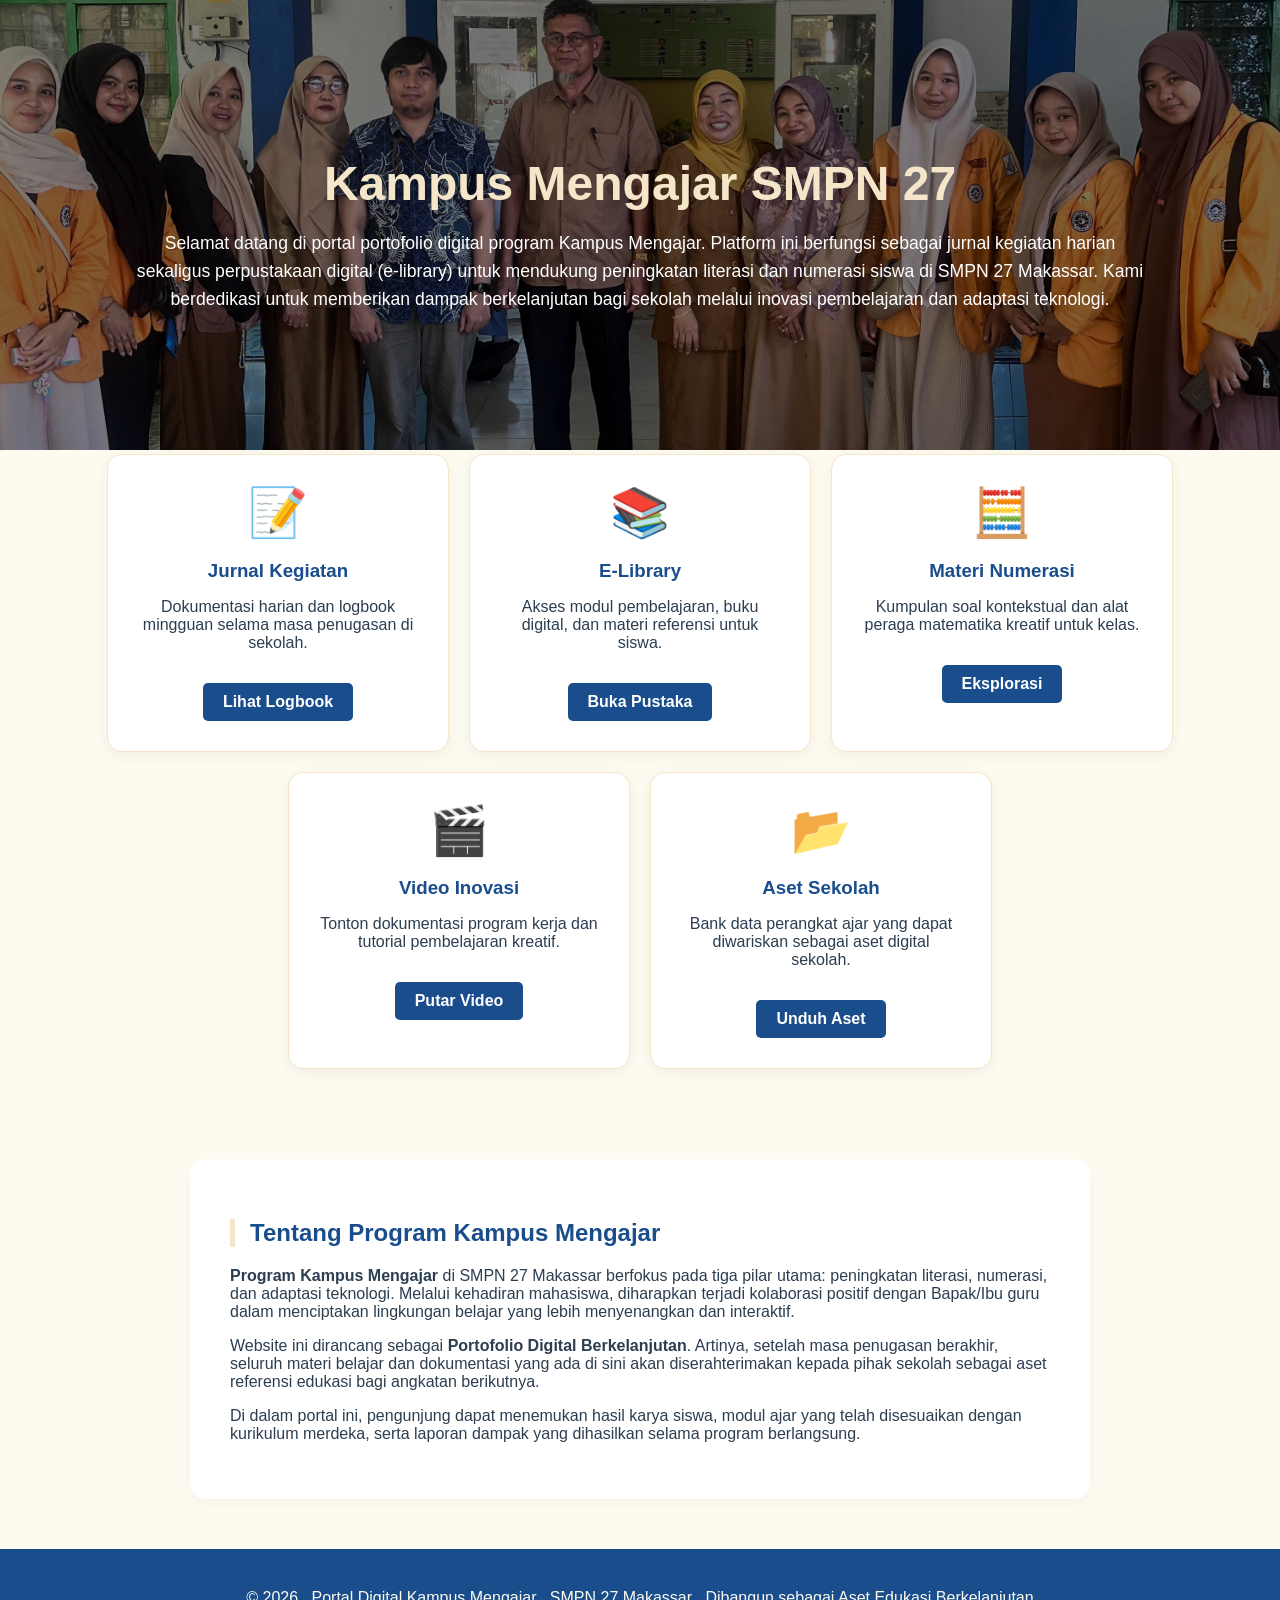
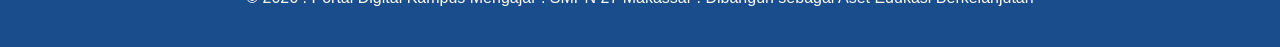
==== index.html @ d0038aa4 "update perubahan" ====
<!DOCTYPE html>
<html lang="id">
<head>
    <meta charset="UTF-8">
    <meta name="viewport" content="width=device-width, initial-scale=1">
    <title>PORTAL KAMPUS MENGAJAR - SMPN 27 Makassar</title>
    <link rel="stylesheet" href="styles/index.css" />
</head>
<body>
    <header>
        <img src="images/sampul.jpg" alt="Kegiatan Kampus Mengajar di SMPN 27 Makassar"/>
        <div class="hero">
            <h1 class="title">Kampus Mengajar SMPN 27</h1>
            <p class="lead">
                Selamat datang di portal portofolio digital program Kampus Mengajar. Platform ini berfungsi sebagai jurnal kegiatan harian sekaligus perpustakaan digital (e-library) untuk mendukung peningkatan literasi dan numerasi siswa di SMPN 27 Makassar. Kami berdedikasi untuk memberikan dampak berkelanjutan bagi sekolah melalui inovasi pembelajaran dan adaptasi teknologi.
            </p>
        </div>
    </header>

    <section class="cta-section">
        <div class="cta-container">
            <article class="cta-card">
                <span class="cta-icon" aria-hidden="true">📝</span>
                <h3>Jurnal Kegiatan</h3>
                <p>Dokumentasi harian dan logbook mingguan selama masa penugasan di sekolah.</p>
                <a class="cta-button" href="jurnal.html">Lihat Logbook</a>
            </article>

            <article class="cta-card">
                <span class="cta-icon" aria-hidden="true">📚</span>
                <h3>E-Library</h3>
                <p>Akses modul pembelajaran, buku digital, dan materi referensi untuk siswa.</p>
                <a class="cta-button" href="library.html">Buka Pustaka</a>
            </article>

            <article class="cta-card">
                <span class="cta-icon" aria-hidden="true">🧮</span>
                <h3>Materi Numerasi</h3>
                <p>Kumpulan soal kontekstual dan alat peraga matematika kreatif untuk kelas.</p>
                <a class="cta-button" href="numerasi.html">Eksplorasi</a>
            </article>

            <article class="cta-card">
                <span class="cta-icon" aria-hidden="true">🎬</span>
                <h3>Video Inovasi</h3>
                <p>Tonton dokumentasi program kerja dan tutorial pembelajaran kreatif.</p>
                <a class="cta-button" href="video.html">Putar Video</a>
            </article>

            <article class="cta-card">
                <span class="cta-icon" aria-hidden="true">📂</span>
                <h3>Aset Sekolah</h3>
                <p>Bank data perangkat ajar yang dapat diwariskan sebagai aset digital sekolah.</p>
                <a class="cta-button" href="aset.html">Unduh Aset</a>
            </article>
        </div>
    </section>

    <main>
        <section class="card">
            <h2>Tentang Program Kampus Mengajar</h2>
            <p>
                <strong>Program Kampus Mengajar</strong> di SMPN 27 Makassar berfokus pada tiga pilar utama: peningkatan literasi, numerasi, dan adaptasi teknologi. Melalui kehadiran mahasiswa, diharapkan terjadi kolaborasi positif dengan Bapak/Ibu guru dalam menciptakan lingkungan belajar yang lebih menyenangkan dan interaktif.
            </p>
            <p>
                Website ini dirancang sebagai <strong>Portofolio Digital Berkelanjutan</strong>. Artinya, setelah masa penugasan berakhir, seluruh materi belajar dan dokumentasi yang ada di sini akan diserahterimakan kepada pihak sekolah sebagai aset referensi edukasi bagi angkatan berikutnya.
            </p>
            <p>
                Di dalam portal ini, pengunjung dapat menemukan hasil karya siswa, modul ajar yang telah disesuaikan dengan kurikulum merdeka, serta laporan dampak yang dihasilkan selama program berlangsung.
            </p>
        </section>
    </main>

    <footer>
        © 2026 . Portal Digital Kampus Mengajar . SMPN 27 Makassar . Dibangun sebagai Aset Edukasi Berkelanjutan
    </footer>
</body>
</html>
---- styles/index.css ----
:root {
    --primary-blue: #1a4d8c;
    --secondary-blue: #4a90e2;
    --soft-cream: #fdfaf0;
    --warm-cream: #f5e6ca;
    --text-dark: #2c3e50;
    --white: #ffffff;
}

body {
    font-family: 'Segoe UI', Roboto, sans-serif;
    background-color: var(--soft-cream);
    color: var(--text-dark);
    margin: 0;
    padding: 0;
}

header {
    position: relative;
    text-align: center;
    color: white;
}

header img {
    width: 100%;
    height: 450px;
    object-fit: cover;
    filter: brightness(50%);
}

.hero {
    position: absolute;
    top: 50%;
    left: 50%;
    transform: translate(-50%, -50%);
    width: 80%;
}

.title {
    font-size: 3rem;
    color: var(--warm-cream);
    margin-bottom: 1rem;
}

.lead {
    font-size: 1.1rem;
    line-height: 1.6;
}

.cta-section {
    padding: 50px 20px;
    margin-top: -50px;
    position: relative;
    z-index: 10;
}

.cta-container {
    display: flex;
    flex-wrap: wrap;
    justify-content: center;
    gap: 20px;
}

.cta-card {
    background: var(--white);
    border: 1px solid var(--warm-cream);
    border-radius: 15px;
    padding: 30px;
    width: 280px;
    text-align: center;
    box-shadow: 0 4px 15px rgba(0,0,0,0.05);
    transition: transform 0.3s;
}

.cta-card:hover {
    transform: translateY(-10px);
    border-color: var(--primary-blue);
}

.cta-icon {
    font-size: 3rem;
    display: block;
    margin-bottom: 15px;
}

.cta-card h3 {
    color: var(--primary-blue);
    margin-bottom: 10px;
}

.cta-button {
    display: inline-block;
    margin-top: 15px;
    padding: 10px 20px;
    background-color: var(--primary-blue);
    color: white;
    text-decoration: none;
    border-radius: 5px;
    font-weight: bold;
    transition: background 0.3s;
}

.cta-button:hover {
    background-color: var(--secondary-blue);
}

main {
    max-width: 900px;
    margin: 40px auto;
    padding: 0 20px;
}

.card {
    background: white;
    padding: 40px;
    border-radius: 15px;
    box-shadow: 0 4px 10px rgba(0,0,0,0.03);
}

.card h2 {
    color: var(--primary-blue);
    border-left: 5px solid var(--warm-cream);
    padding-left: 15px;
    margin-bottom: 20px;
}

footer {
    text-align: center;
    padding: 40px;
    background: var(--primary-blue);
    color: var(--soft-cream);
    margin-top: 50px;
}

@media (max-width: 768px) {
    .title { font-size: 2rem; }
    header img { height: 350px; }
}
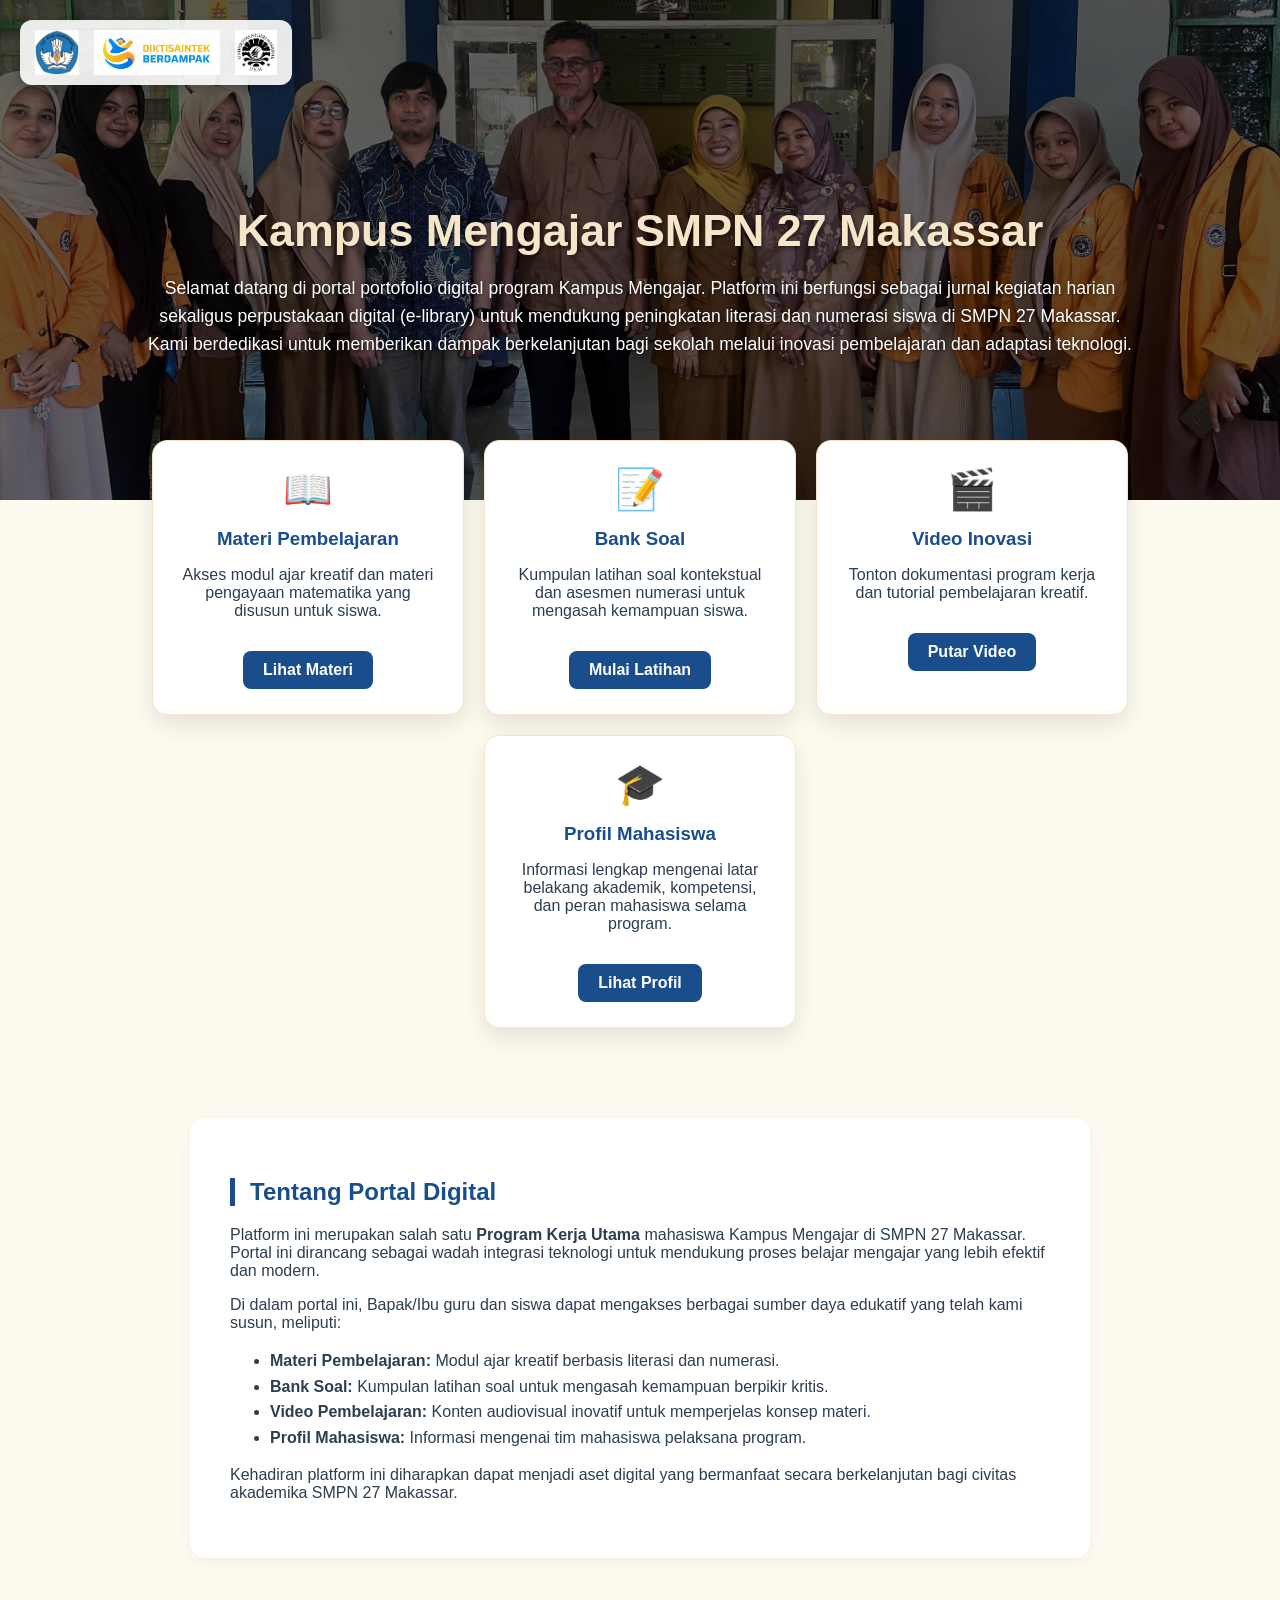
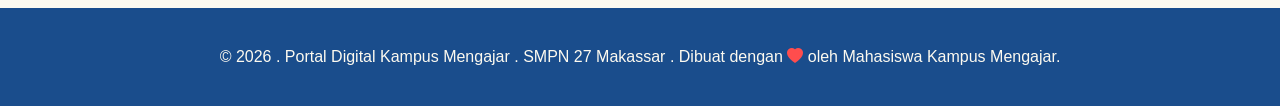
==== commit 0452f8fa: "update perubahan" ====
--- a/index.html
+++ b/index.html
@@ -5,12 +5,20 @@
     <meta name="viewport" content="width=device-width, initial-scale=1">
     <title>PORTAL KAMPUS MENGAJAR - SMPN 27 Makassar</title>
     <link rel="stylesheet" href="styles/index.css" />
+    <link rel="stylesheet" href="https://cdn.jsdelivr.net/npm/bootstrap-icons@1.11.0/font/bootstrap-icons.css">
 </head>
 <body>
-    <header>
-        <img src="images/sampul.jpg" alt="Kegiatan Kampus Mengajar di SMPN 27 Makassar"/>
+    <header class="main-header">
+        <div class="logo-container">
+            <img src="images/logo_tutwuri.jpg" alt="Logo Tut Wuri Handayani" class="logo-dikbud">
+            <img src="images/logo_km.jpg" alt="Logo Kampus Mengajar" class="logo-km">
+            <img src="images/logo_UNM.jpg" alt="Logo Universitas" class="logo-univ">
+        </div>
+
+        <img src="images/sampul.jpg" alt="Kegiatan Kampus Mengajar di SMPN 27 Makassar" class="main-hero-img"/>
+        
         <div class="hero">
-            <h1 class="title">Kampus Mengajar SMPN 27</h1>
+            <h1 class="title">Kampus Mengajar SMPN 27 Makassar</h1>
             <p class="lead">
                 Selamat datang di portal portofolio digital program Kampus Mengajar. Platform ini berfungsi sebagai jurnal kegiatan harian sekaligus perpustakaan digital (e-library) untuk mendukung peningkatan literasi dan numerasi siswa di SMPN 27 Makassar. Kami berdedikasi untuk memberikan dampak berkelanjutan bagi sekolah melalui inovasi pembelajaran dan adaptasi teknologi.
             </p>
@@ -20,24 +28,17 @@
     <section class="cta-section">
         <div class="cta-container">
             <article class="cta-card">
-                <span class="cta-icon" aria-hidden="true">📝</span>
-                <h3>Jurnal Kegiatan</h3>
-                <p>Dokumentasi harian dan logbook mingguan selama masa penugasan di sekolah.</p>
-                <a class="cta-button" href="jurnal.html">Lihat Logbook</a>
+                <span class="cta-icon" aria-hidden="true">📖</span>
+                <h3>Materi Pembelajaran</h3>
+                <p>Akses modul ajar kreatif dan materi pengayaan matematika yang disusun untuk siswa.</p>
+                <a class="cta-button" href="materi.html">Lihat Materi</a>
             </article>
 
             <article class="cta-card">
-                <span class="cta-icon" aria-hidden="true">📚</span>
-                <h3>E-Library</h3>
-                <p>Akses modul pembelajaran, buku digital, dan materi referensi untuk siswa.</p>
-                <a class="cta-button" href="library.html">Buka Pustaka</a>
-            </article>
-
-            <article class="cta-card">
-                <span class="cta-icon" aria-hidden="true">🧮</span>
-                <h3>Materi Numerasi</h3>
-                <p>Kumpulan soal kontekstual dan alat peraga matematika kreatif untuk kelas.</p>
-                <a class="cta-button" href="numerasi.html">Eksplorasi</a>
+                <span class="cta-icon" aria-hidden="true">📝</span>
+                <h3>Bank Soal</h3>
+                <p>Kumpulan latihan soal kontekstual dan asesmen numerasi untuk mengasah kemampuan siswa.</p>
+                <a class="cta-button" href="banksoal.html">Mulai Latihan</a>
             </article>
 
             <article class="cta-card">
@@ -48,31 +49,39 @@
             </article>
 
             <article class="cta-card">
-                <span class="cta-icon" aria-hidden="true">📂</span>
-                <h3>Aset Sekolah</h3>
-                <p>Bank data perangkat ajar yang dapat diwariskan sebagai aset digital sekolah.</p>
-                <a class="cta-button" href="aset.html">Unduh Aset</a>
+                <span class="cta-icon" aria-hidden="true">🎓</span>
+                <h3>Profil Mahasiswa</h3>
+                <p>Informasi lengkap mengenai latar belakang akademik, kompetensi, dan peran mahasiswa selama program.</p>
+                <a class="cta-button" href="profil.html">Lihat Profil</a>
             </article>
         </div>
     </section>
 
     <main>
         <section class="card">
-            <h2>Tentang Program Kampus Mengajar</h2>
-            <p>
-                <strong>Program Kampus Mengajar</strong> di SMPN 27 Makassar berfokus pada tiga pilar utama: peningkatan literasi, numerasi, dan adaptasi teknologi. Melalui kehadiran mahasiswa, diharapkan terjadi kolaborasi positif dengan Bapak/Ibu guru dalam menciptakan lingkungan belajar yang lebih menyenangkan dan interaktif.
-            </p>
-            <p>
-                Website ini dirancang sebagai <strong>Portofolio Digital Berkelanjutan</strong>. Artinya, setelah masa penugasan berakhir, seluruh materi belajar dan dokumentasi yang ada di sini akan diserahterimakan kepada pihak sekolah sebagai aset referensi edukasi bagi angkatan berikutnya.
-            </p>
-            <p>
-                Di dalam portal ini, pengunjung dapat menemukan hasil karya siswa, modul ajar yang telah disesuaikan dengan kurikulum merdeka, serta laporan dampak yang dihasilkan selama program berlangsung.
-            </p>
+            <h2>Tentang Portal Digital</h2>
+        <p>
+            Platform ini merupakan salah satu <strong>Program Kerja Utama</strong> mahasiswa Kampus Mengajar di SMPN 27 Makassar. Portal ini dirancang sebagai wadah integrasi teknologi untuk mendukung proses belajar mengajar yang lebih efektif dan modern.
+        </p>
+        <p>
+            Di dalam portal ini, Bapak/Ibu guru dan siswa dapat mengakses berbagai sumber daya edukatif yang telah kami susun, meliputi:
+        </p>
+        
+        <ul style="margin-bottom: 15px; line-height: 1.6;">
+            <li><strong>Materi Pembelajaran:</strong> Modul ajar kreatif berbasis literasi dan numerasi.</li>
+            <li><strong>Bank Soal:</strong> Kumpulan latihan soal untuk mengasah kemampuan berpikir kritis.</li>
+            <li><strong>Video Pembelajaran:</strong> Konten audiovisual inovatif untuk memperjelas konsep materi.</li>
+            <li><strong>Profil Mahasiswa:</strong> Informasi mengenai tim mahasiswa pelaksana program.</li>
+        </ul>
+        
+        <p>
+            Kehadiran platform ini diharapkan dapat menjadi aset digital yang bermanfaat secara berkelanjutan bagi civitas akademika SMPN 27 Makassar.
+        </p>
         </section>
     </main>
 
     <footer>
-        © 2026 . Portal Digital Kampus Mengajar . SMPN 27 Makassar . Dibangun sebagai Aset Edukasi Berkelanjutan
+        © 2026 . Portal Digital Kampus Mengajar . SMPN 27 Makassar . Dibuat dengan <i class="bi bi-heart-fill text-danger"></i> oleh Mahasiswa Kampus Mengajar.
     </footer>
 </body>
 </html>
--- a/styles/index.css
+++ b/styles/index.css
@@ -13,45 +13,76 @@
     color: var(--text-dark);
     margin: 0;
     padding: 0;
-}
-
-header {
+    overflow-x: hidden;
+}
+
+/* Container Utama Header */
+.main-header {
     position: relative;
     text-align: center;
     color: white;
-}
-
-header img {
+    height: 500px;
+    overflow: hidden;
+}
+
+/* Gambar Hero */
+.main-hero-img {
     width: 100%;
-    height: 450px;
+    height: 100%;
     object-fit: cover;
-    filter: brightness(50%);
-}
-
+    filter: brightness(40%);
+}
+
+/* Kontainer Logo */
+.logo-container {
+    position: absolute;
+    top: 20px;
+    left: 20px;
+    display: flex;
+    gap: 15px;
+    z-index: 30;
+    background: rgba(255, 255, 255, 0.9);
+    padding: 10px 15px;
+    border-radius: 12px;
+    box-shadow: 0 4px 10px rgba(0,0,0,0.2);
+}
+
+.logo-container img {
+    height: 45px;
+    width: auto;
+    object-fit: contain;
+}
+
+/* Teks di tengah Gambar */
 .hero {
     position: absolute;
-    top: 50%;
+    top: 55%;
     left: 50%;
     transform: translate(-50%, -50%);
-    width: 80%;
+    width: 85%;
+    max-width: 1000px;
+    z-index: 20;
 }
 
 .title {
-    font-size: 3rem;
+    font-size: 2.8rem;
     color: var(--warm-cream);
     margin-bottom: 1rem;
+    text-shadow: 2px 2px 4px rgba(0,0,0,0.5);
 }
 
 .lead {
     font-size: 1.1rem;
     line-height: 1.6;
-}
-
+    text-shadow: 1px 1px 3px rgba(0,0,0,0.5);
+}
+
+/* Section Kartu Navigasi */
 .cta-section {
-    padding: 50px 20px;
-    margin-top: -50px;
+    padding: 0 20px 50px 20px;
+    margin-top: -60px; /* Mengangkat kartu agar menimpa hero sedikit */
     position: relative;
-    z-index: 10;
+    z-index: 40;
 }
 
 .cta-container {
@@ -59,33 +90,36 @@
     flex-wrap: wrap;
     justify-content: center;
     gap: 20px;
+    max-width: 1200px;
+    margin: 0 auto;
 }
 
 .cta-card {
     background: var(--white);
     border: 1px solid var(--warm-cream);
     border-radius: 15px;
-    padding: 30px;
-    width: 280px;
-    text-align: center;
-    box-shadow: 0 4px 15px rgba(0,0,0,0.05);
-    transition: transform 0.3s;
+    padding: 25px;
+    width: 260px;
+    text-align: center;
+    box-shadow: 0 10px 25px rgba(0,0,0,0.1);
+    transition: all 0.3s ease;
 }
 
 .cta-card:hover {
     transform: translateY(-10px);
     border-color: var(--primary-blue);
+    box-shadow: 0 15px 35px rgba(0,0,0,0.15);
 }
 
 .cta-icon {
-    font-size: 3rem;
+    font-size: 2.5rem;
     display: block;
     margin-bottom: 15px;
 }
 
 .cta-card h3 {
     color: var(--primary-blue);
-    margin-bottom: 10px;
+    margin: 10px 0;
 }
 
 .cta-button {
@@ -95,7 +129,7 @@
     background-color: var(--primary-blue);
     color: white;
     text-decoration: none;
-    border-radius: 5px;
+    border-radius: 8px;
     font-weight: bold;
     transition: background 0.3s;
 }
@@ -104,6 +138,7 @@
     background-color: var(--secondary-blue);
 }
 
+/* Main Content */
 main {
     max-width: 900px;
     margin: 40px auto;
@@ -114,16 +149,17 @@
     background: white;
     padding: 40px;
     border-radius: 15px;
-    box-shadow: 0 4px 10px rgba(0,0,0,0.03);
+    box-shadow: 0 4px 15px rgba(0,0,0,0.05);
 }
 
 .card h2 {
     color: var(--primary-blue);
-    border-left: 5px solid var(--warm-cream);
+    border-left: 5px solid var(--primary-blue);
     padding-left: 15px;
     margin-bottom: 20px;
 }
 
+/* Footer & Animasi */
 footer {
     text-align: center;
     padding: 40px;
@@ -132,7 +168,113 @@
     margin-top: 50px;
 }
 
+.text-danger {
+    color: #ff4d4d !important;
+}
+
+.bi-heart-fill {
+    display: inline-block;
+    animation: heartBeat 1.5s infinite;
+}
+
+@keyframes heartBeat {
+    0% { transform: scale(1); }
+    14% { transform: scale(1.3); }
+    28% { transform: scale(1); }
+    42% { transform: scale(1.3); }
+    70% { transform: scale(1); }
+}
+
 @media (max-width: 768px) {
-    .title { font-size: 2rem; }
-    header img { height: 350px; }
+    .title { font-size: 1.8rem; }
+    .main-header { height: 600px; }
+    .logo-container { flex-direction: row; top: 10px; left: 10px; padding: 5px; }
+    .logo-container img { height: 30px; }
+}
+
+/* Styling Halaman Materi */
+.sub-header {
+    background: linear-gradient(135deg, #0056b3, #00aaff);
+    color: white;
+    padding: 40px 20px;
+    text-align: center;
+}
+
+.back-link {
+    color: #e0e0e0;
+    text-decoration: none;
+    font-size: 0.9rem;
+    display: inline-block;
+    margin-bottom: 10px;
+}
+
+.filter-container {
+    text-align: center;
+    margin: 30px 0;
+}
+
+.filter-btn {
+    padding: 10px 20px;
+    margin: 5px;
+    border: 1px solid #0056b3;
+    background: white;
+    color: #0056b3;
+    border-radius: 20px;
+    cursor: pointer;
+    transition: 0.3s;
+}
+
+.filter-btn.active, .filter-btn:hover {
+    background: #0056b3;
+    color: white;
+}
+
+.materi-grid {
+    display: grid;
+    grid-template-columns: repeat(auto-fit, minmax(300px, 1fr));
+    gap: 20px;
+    padding: 20px;
+}
+
+.materi-card {
+    background: #fff;
+    border-radius: 12px;
+    display: flex;
+    padding: 20px;
+    box-shadow: 0 4px 6px rgba(0,0,0,0.1);
+    border-left: 5px solid #0056b3;
+}
+
+.materi-icon {
+    font-size: 2.5rem;
+    margin-right: 20px;
+    color: #0056b3;
+}
+
+.badge {
+    font-size: 0.75rem;
+    padding: 4px 8px;
+    border-radius: 5px;
+    color: white;
+    text-transform: uppercase;
+    font-weight: bold;
+}
+
+.badge-lit { background-color: #ff9800; }
+.badge-num { background-color: #4caf50; }
+
+.btn-download {
+    display: inline-block;
+    margin-top: 15px;
+    padding: 8px 15px;
+    background: #f8f9fa;
+    color: #333;
+    text-decoration: none;
+    border: 1px solid #ddd;
+    border-radius: 5px;
+    font-size: 0.9rem;
+}
+
+.btn-download:hover {
+    background: #e9ecef;
 }
